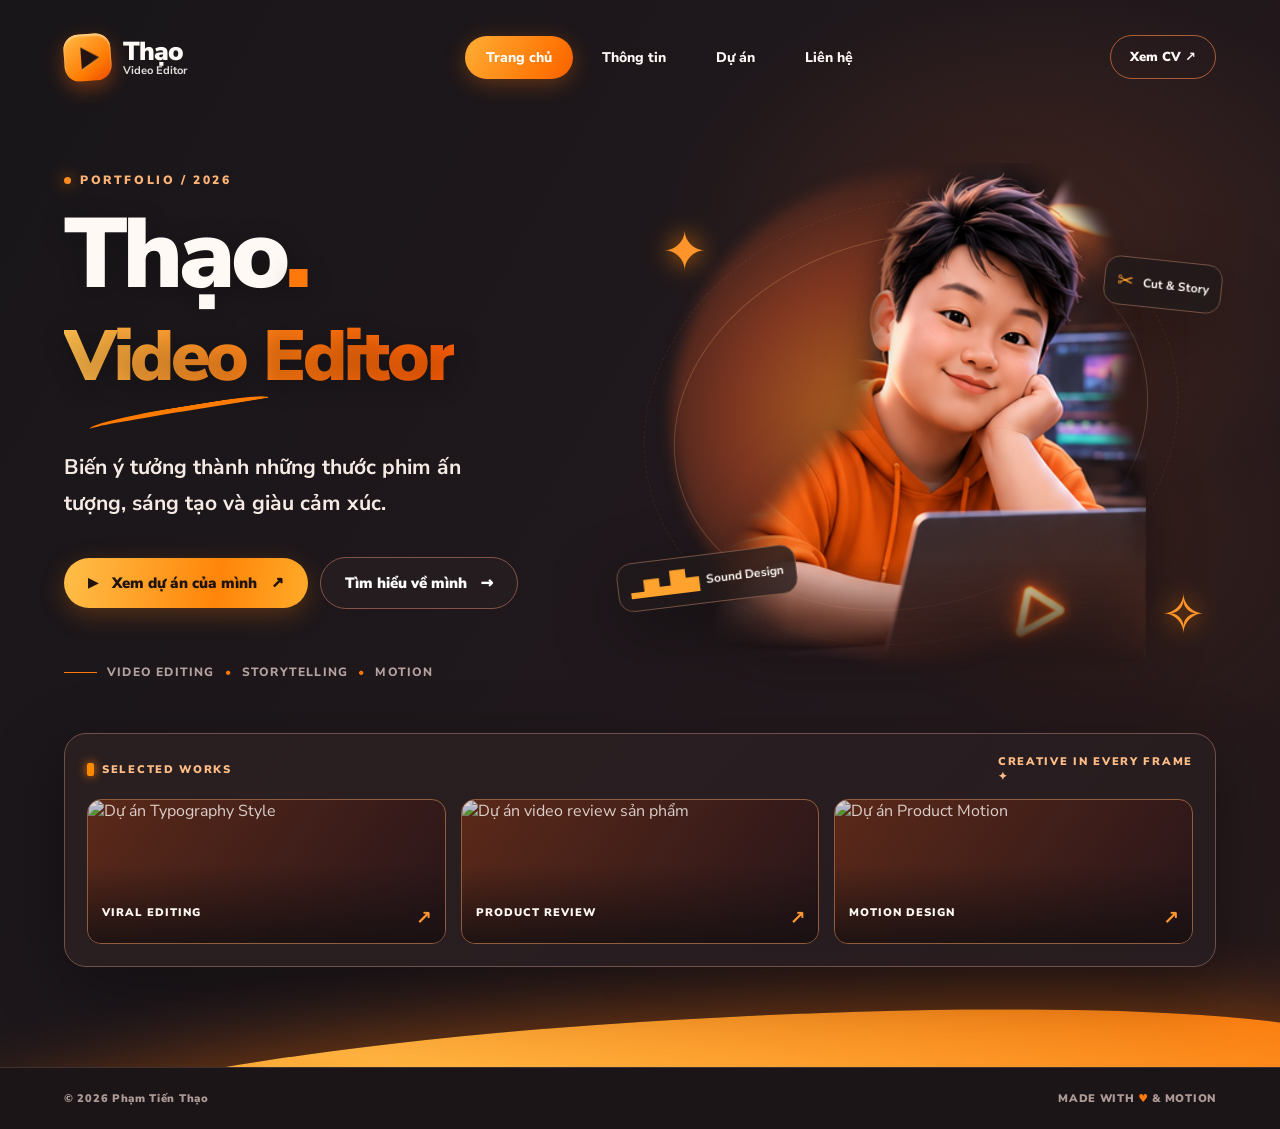
==== v2-preview/index.html @ 657a1311 "Add isolated orange Portfolio 2.0 preview based on reference design" ====
<!DOCTYPE html>
<html lang="vi">
<head>
  <meta charset="utf-8">
  <meta name="viewport" content="width=device-width, initial-scale=1">
  <meta name="theme-color" content="#151215">
  <meta name="description" content="Portfolio của Phạm Tiến Thạo — Video Editor, quay phim và thiết kế sáng tạo tại TP. Hồ Chí Minh.">
  <meta property="og:title" content="Thạo — Video Editor | Portfolio">
  <meta property="og:description" content="Biến ý tưởng thành những thước phim ấn tượng, sáng tạo và giàu cảm xúc.">
  <title>Thạo — Video Editor | Portfolio</title>
  <link rel="preconnect" href="https://fonts.googleapis.com">
  <link rel="preconnect" href="https://fonts.gstatic.com" crossorigin>
  <link href="https://fonts.googleapis.com/css2?family=Nunito+Sans:wght@400;500;600;700;800;900;1000&display=swap" rel="stylesheet">
  <link rel="stylesheet" href="css/style.css">
</head>
<body>
  <div class="ambient ambient-1" aria-hidden="true"></div>
  <div class="ambient ambient-2" aria-hidden="true"></div>
  <div class="site-wrap">
    <header class="site-header">
      <a class="brand" href="#home" data-route="home" aria-label="Thạo Video Editor — Trang chủ">
        <span class="brand-mark" aria-hidden="true"><span class="play-triangle"></span></span>
        <span class="brand-copy"><strong>Thạo</strong><small>Video Editor</small></span>
      </a>
      <button class="menu-toggle" id="menu-toggle" type="button" aria-label="Mở menu" aria-expanded="false" aria-controls="main-nav">
        <span></span><span></span><span></span>
      </button>
      <nav class="main-nav" id="main-nav" aria-label="Điều hướng chính">
        <a class="nav-link is-current" href="#home" data-route="home" aria-current="page">Trang chủ</a>
        <a class="nav-link" href="#about" data-route="about">Thông tin</a>
        <a class="nav-link" href="#projects" data-route="projects">Dự án</a>
        <a class="nav-link" href="#contact" data-route="contact">Liên hệ</a>
      </nav>
      <a class="header-cta" href="https://drive.google.com/file/d/1KGZvb2W6x3rt1vpJlMQLRY58Nk65aVXQ/view" target="_blank" rel="noopener noreferrer">Xem CV <span aria-hidden="true">↗</span></a>
    </header>

    <main id="main-content">
      <section class="page page-home is-active" data-page="home" aria-labelledby="home-heading">
        <div class="hero-layout">
          <div class="hero-copy">
            <p class="eyebrow"><span class="eyebrow-dot"></span> PORTFOLIO / 2026</p>
            <h1 id="home-heading">Thạo<span class="big-dot">.</span><br><em>Video Editor</em></h1>
            <div class="scribble-line" aria-hidden="true"></div>
            <p class="hero-description">Biến ý tưởng thành những thước phim ấn tượng, sáng tạo và giàu cảm xúc.</p>
            <div class="hero-actions">
              <a class="btn btn-primary" href="#projects" data-route="projects"><span class="btn-play" aria-hidden="true">▶</span> Xem dự án của mình <span aria-hidden="true">↗</span></a>
              <a class="btn btn-outline" href="#about" data-route="about">Tìm hiểu về mình <span aria-hidden="true">→</span></a>
            </div>
            <div class="hero-footnote"><span class="footline"></span> Video editing <span class="sep">•</span> Storytelling <span class="sep">•</span> Motion</div>
          </div>
          <div class="hero-visual" aria-label="Minh họa nhân vật 3D Thạo Video Editor">
            <div class="hero-glow"></div>
            <div class="hero-orbit orb-one"></div><div class="hero-orbit orb-two"></div>
            <div class="float-star star-one" aria-hidden="true">✦</div><div class="float-star star-two" aria-hidden="true">✧</div>
            <img class="character character-hero" src="assets/hero-character.png" alt="Nhân vật hoạt hình 3D trong áo hoodie cam ngồi chỉnh sửa video" width="378" height="444">
            <div class="badge-float badge-float-a" aria-hidden="true"><span>✂</span><strong>Cut & Story</strong></div>
            <div class="badge-float badge-float-b" aria-hidden="true"><span class="mini-sound">▂▆▃█▅</span><strong>Sound Design</strong></div>
          </div>
        </div>
        <div class="reel-band">
          <div class="reel-band-head"><span><span class="orange-square"></span> SELECTED WORKS</span><span>CREATIVE IN EVERY FRAME <span aria-hidden="true">✦</span></span></div>
          <div class="reel-grid">
            <a href="#projects" data-route="projects" class="reel-tile reel-one"><img loading="lazy" src="https://phamtienthao.site/images/Viral/typography.webp" alt="Dự án Typography Style"><span>VIRAL EDITING <b>↗</b></span></a>
            <a href="#projects" data-route="projects" class="reel-tile reel-two"><img loading="lazy" src="https://phamtienthao.site/images/Video%20Review/glampalm.webp" alt="Dự án video review sản phẩm"><span>PRODUCT REVIEW <b>↗</b></span></a>
            <a href="#projects" data-route="projects" class="reel-tile reel-three"><img loading="lazy" src="https://phamtienthao.site/images/Motion/1.webp" alt="Dự án Product Motion"><span>MOTION DESIGN <b>↗</b></span></a>
          </div>
        </div>
        <div class="bottom-wave" aria-hidden="true"></div>
      </section>

      <section class="page page-about" data-page="about" aria-labelledby="about-heading" hidden>
        <div class="section-intro about-intro">
          <div class="about-text">
            <p class="eyebrow"><span class="eyebrow-dot"></span> A LITTLE ABOUT ME</p>
            <h1 id="about-heading">Về <em>mình</em><span class="accent-rays" aria-hidden="true">〃</span></h1>
            <div class="scribble-line short"></div>
            <p>Mình là Thạo, một Video Editor yêu thích kể chuyện bằng hình ảnh. Mình luôn tìm kiếm những góc nhìn sáng tạo để tạo ra những video chỉn chu, cuốn hút và mang lại cảm xúc cho người xem.</p>
            <a class="text-link" href="https://drive.google.com/file/d/1KGZvb2W6x3rt1vpJlMQLRY58Nk65aVXQ/view" rel="noopener noreferrer" target="_blank">Xem CV đầy đủ <span aria-hidden="true">↗</span></a>
          </div>
          <div class="about-visual"><div class="about-disc"></div><img class="character character-about" src="assets/about-character.png" width="273" height="309" alt="Nhân vật hoạt hình 3D mặc áo cam và khoanh tay"></div>
        </div>
        <div class="content-panel">
          <h2 class="panel-title"><span class="section-dash"></span>Kỹ năng của mình</h2>
          <div class="skills-grid">
            <article class="skill-card"><span class="skill-icon">▣</span><h3>Dựng video<br>& biên tập</h3></article>
            <article class="skill-card"><span class="skill-icon">✦</span><h3>2D Motion<br>& hiệu ứng</h3></article>
            <article class="skill-card"><span class="skill-icon skill-gradient">◉</span><h3>Chỉnh màu<br>Color Grading</h3></article>
            <article class="skill-card"><span class="skill-icon">▥</span><h3>Âm thanh<br>& lồng tiếng</h3></article>
          </div>
          <div class="tools-panel"><h2 class="panel-title"><span class="section-dash"></span>Công cụ mình sử dụng</h2>
            <div class="tools-grid"><div class="adobe adobe-pr">Pr<small>Premiere Pro</small></div><div class="adobe adobe-ae">Ae<small>After Effects</small></div><div class="adobe adobe-ps">Ps<small>Photoshop</small></div><div class="adobe adobe-cc">Cc<small>CapCut PC</small></div></div>
          </div>
          <details class="experience-panel"><summary>Kinh nghiệm làm việc <span>+ Xem thêm</span></summary>
            <div class="experience-list">
              <p><strong>Thanh Huyền Academy</strong> <small>04/2025</small><br>Quay, dựng video trailer/highlight sự kiện và chụp ảnh sản phẩm.</p>
              <p><strong>Kênh TikTok Kim Hương</strong> <small>2021–2025</small><br>Đóng góp ý tưởng và thực hiện quay dựng video.</p>
              <p><strong>CER Group</strong> <small>2024–2025</small><br>Phát triển kênh vệ tinh và biên tập nội dung video.</p>
              <p><strong>The Wings Media</strong> <small>2018–2021</small><br>Cộng tác viên, dựng video âm nhạc và hỗ trợ quay phim.</p>
            </div>
          </details>
        </div>
        <div class="bottom-wave" aria-hidden="true"></div>
      </section>

      <section class="page page-projects" data-page="projects" aria-labelledby="projects-heading" hidden>
        <div class="projects-intro">
          <div><p class="eyebrow"><span class="eyebrow-dot"></span> MY CREATIVE WORK</p>
            <h1 id="projects-heading">Dự án <em>tiêu biểu</em><span class="accent-rays" aria-hidden="true">〃</span></h1>
            <p class="subheading">Một số sản phẩm mình đã thực hiện — nhấn vào để xem video.</p>
          </div>
          <div class="projects-stamp" aria-hidden="true">✳<br><small>WORK / 2026</small></div>
        </div>
        <div class="filter-chips" id="project-filters" role="group" aria-label="Lọc dự án">
          <button type="button" class="filter-chip active" data-filter="all" aria-pressed="true">Tất cả</button>
          <button type="button" class="filter-chip" data-filter="review" aria-pressed="false">Review</button>
          <button type="button" class="filter-chip" data-filter="viral" aria-pressed="false">Viral</button>
          <button type="button" class="filter-chip" data-filter="motion" aria-pressed="false">Motion</button>
          <button type="button" class="filter-chip" data-filter="design" aria-pressed="false">Thiết kế</button>
        </div>
        <div class="project-grid" id="project-grid" aria-live="polite"></div>
        <p class="projects-hint">Đây là bản xem thử với một số sản phẩm lấy từ website hiện tại. Khi tích hợp vào repository gốc, có thể chuyển đầy đủ thư viện dự án.</p>
        <div class="bottom-wave" aria-hidden="true"></div>
      </section>

      <section class="page page-contact" data-page="contact" aria-labelledby="contact-heading" hidden>
        <div class="contact-intro">
          <div class="contact-heading-wrap"><p class="eyebrow"><span class="eyebrow-dot"></span> LET'S CREATE TOGETHER</p><h1 id="contact-heading">Liên hệ<br><em>với mình</em><span class="accent-rays" aria-hidden="true">〃</span></h1>
            <p>Bạn có ý tưởng, dự án hoặc muốn hợp tác sản xuất video? Hãy liên hệ với mình nhé!</p>
          </div>
          <div class="contact-illustration"><div class="contact-disc"></div><img src="assets/contact-character.png" class="character character-contact" alt="Nhân vật hoạt hình 3D mặc áo cam, đeo tai nghe và giơ ngón cái" width="262" height="268"></div>
        </div>
        <div class="contact-grid">
          <a class="contact-card" href="mailto:phamtienthao88@gmail.com"><span class="contact-icon">✉</span><span><strong>Email</strong><small>phamtienthao88@gmail.com</small></span><span class="contact-arrow">↗</span></a>
          <a class="contact-card" href="tel:+84329660003"><span class="contact-icon">☎</span><span><strong>Điện thoại</strong><small>032 966 0003</small></span><span class="contact-arrow">↗</span></a>
          <div class="contact-card static"><span class="contact-icon">⌖</span><span><strong>Khu vực</strong><small>TP. Hồ Chí Minh</small></span></div>
        </div>
        <div class="contact-bottom"><div><h2>Kết nối với mình</h2><div class="social-links"><a href="https://www.facebook.com/bamboo1505" target="_blank" rel="noopener noreferrer" aria-label="Facebook">f</a><a href="mailto:phamtienthao88@gmail.com" aria-label="Gửi email">✉</a><a href="https://drive.google.com/file/d/1KGZvb2W6x3rt1vpJlMQLRY58Nk65aVXQ/view" target="_blank" rel="noopener noreferrer" aria-label="Xem CV">CV</a></div></div>
          <div class="mini-contact-form"><h3>Gửi lời nhắn nhanh</h3><form id="contact-form"><label for="contact-name">Tên của bạn</label><input id="contact-name" name="name" autocomplete="name" required placeholder="Tên của bạn"><label for="contact-message">Nội dung</label><textarea id="contact-message" name="message" required rows="3" placeholder="Mình đang có một dự án..." ></textarea><button class="btn btn-primary" type="submit">Soạn email <span aria-hidden="true">↗</span></button><small>Biểu mẫu mở ứng dụng email của bạn; chưa gửi tự động từ website.</small></form></div>
        </div>
        <div class="bottom-wave" aria-hidden="true"></div>
      </section>
    </main>
    <footer class="site-footer"><span>© 2026 Phạm Tiến Thạo</span><span>MADE WITH <b>♥</b> &amp; MOTION</span></footer>
  </div>
  <dialog id="video-dialog" class="video-dialog" aria-label="Xem video dự án"><button type="button" class="close-dialog" id="video-close" aria-label="Đóng video">×</button><div id="video-stage" class="video-stage"></div><p id="video-caption"></p></dialog>
  <script src="js/app.js" defer></script>
</body>
</html>
---- v2-preview/css/style.css ----
:root{--bg:#151215;--panel:#231c1e;--line:#624944;--white:#fff9f5;--muted:#d6c7c1;--orange:#ff780c;--orange2:#ffac3c;--shadow:0 22px 68px rgba(0,0,0,.34)}
*{box-sizing:border-box}html{scroll-behavior:smooth}body{margin:0;min-height:100vh;background:#0f0d0f;color:var(--white);font-family:'Nunito Sans',system-ui,-apple-system,BlinkMacSystemFont,'Segoe UI',sans-serif;overflow-x:hidden}body::before{content:'';position:fixed;inset:0;z-index:-3;background:radial-gradient(ellipse at 86% 32%,#5b3023 0%,transparent 43%),radial-gradient(ellipse at 12% 97%,#522515 0%,transparent 30%),#161317}.ambient{position:fixed;pointer-events:none;filter:blur(90px);border-radius:50%;z-index:-1;opacity:.4}.ambient-1{right:-130px;top:300px;width:280px;height:280px;background:#da5b14}.ambient-2{left:-180px;bottom:0;width:290px;height:250px;background:#f47b15}a{color:inherit;text-decoration:none}button,input,textarea{font:inherit}button{cursor:pointer}button:focus-visible,a:focus-visible,input:focus-visible,textarea:focus-visible,summary:focus-visible{outline:3px solid var(--orange2);outline-offset:4px}img{max-width:100%;display:block}.site-wrap{position:relative;max-width:1440px;min-height:100vh;margin:auto;isolation:isolate;background:linear-gradient(120deg,#191619 5%,#21181c 61%,#26191a 100%);box-shadow:0 20px 120px rgba(0,0,0,.2);overflow:hidden}.site-wrap::before{content:'';position:absolute;inset:-3% -10% auto auto;width:760px;height:550px;pointer-events:none;background:radial-gradient(ellipse,#773a22 0,transparent 68%);opacity:.36;z-index:-1}.site-header{position:relative;z-index:20;display:flex;align-items:center;justify-content:space-between;gap:30px;padding:27px clamp(30px,5vw,76px) 17px;min-height:104px}.brand{display:inline-flex;align-items:center;gap:12px;min-width:164px}.brand-mark{width:47px;height:47px;display:grid;place-items:center;border-radius:15px;background:linear-gradient(143deg,#ffbb48,#ff7b03 66%,#eb4a00);box-shadow:inset 0 2px 2px #ffd38b,0 7px 19px #e65c1270;transform:rotate(-4deg)}.play-triangle{width:0;height:0;border-left:18px solid #241313;border-top:11px solid transparent;border-bottom:11px solid transparent;margin-left:4px;filter:drop-shadow(0 1px 0 #e3a348)}.brand-copy{display:flex;flex-direction:column;line-height:1.05}.brand-copy strong{font-size:26px;letter-spacing:-.9px;font-weight:1000}.brand-copy small{font-size:11px;font-weight:700;opacity:.88}.main-nav{display:flex;align-items:center;justify-content:center;gap:8px}.nav-link{padding:12px 21px;border-radius:999px;font-weight:800;font-size:14px;transition:background .22s,color .22s,transform .22s}.nav-link:hover{background:#4d332d;transform:translateY(-2px)}.nav-link.is-current{background:linear-gradient(120deg,#ffae35,#ff7505 75%,#f66000);box-shadow:0 5px 21px #f36d0e55;color:#fff}.header-cta{font-size:13px;font-weight:900;padding:12px 19px;border:1px solid #ad5e39;border-radius:999px;white-space:nowrap;transition:.2s}.header-cta:hover{background:#482518}.menu-toggle{display:none}.page{position:relative;min-height:720px;padding:26px clamp(28px,5vw,76px) 100px;animation:risein .5s both}.page[hidden]{display:none!important}.page.is-active{display:block}@keyframes risein{from{opacity:0;transform:translateY(12px)}to{opacity:1;transform:translateY(0)}}.page::before{content:'';position:absolute;right:-150px;top:110px;width:610px;height:620px;background:radial-gradient(circle,#a949211e,transparent 62%);pointer-events:none}.eyebrow{display:flex;align-items:center;gap:9px;font-size:12px;letter-spacing:2.6px;font-weight:900;color:#feb275}.eyebrow-dot{width:7px;height:7px;display:inline-block;border-radius:50%;background:#ff8c1f;box-shadow:0 0 15px #ff7a08}.hero-layout{position:relative;display:grid;grid-template-columns:48% 52%;min-height:560px;align-items:center}.hero-copy{z-index:3;padding:30px 0 56px}.hero-copy h1,.section-intro h1,.projects-intro h1,.contact-intro h1{font-size:clamp(63px,7.7vw,118px);font-weight:1000;line-height:.94;letter-spacing:-4px;margin:21px 0 12px;max-width:720px;text-shadow:0 5px 25px #0004}.hero-copy h1 em,.section-intro h1 em,.projects-intro h1 em,.contact-intro h1 em{font-style:normal;color:var(--orange);background:linear-gradient(100deg,#ffc050 0%,#ff7910 55%,#ff5c04 100%);-webkit-background-clip:text;background-clip:text;-webkit-text-fill-color:transparent}.hero-copy h1 em{font-size:.72em;letter-spacing:-3.4px}.big-dot{color:var(--orange)}.scribble-line{width:182px;height:13px;margin:13px 0 30px 24px;border-top:5px solid #ff7c00;border-radius:60% 35% 0 0;transform:rotate(-9deg)}.scribble-line.short{margin:14px 0 22px 70px;width:132px}.hero-description{font-size:clamp(17px,1.65vw,22px);line-height:1.7;font-weight:700;max-width:410px;color:#f6eae4;margin:16px 0 35px}.hero-actions{display:flex;align-items:center;gap:12px;flex-wrap:wrap}.btn{display:inline-flex;justify-content:center;align-items:center;gap:14px;border:0;border-radius:999px;padding:15px 24px;font-weight:1000;font-size:15px;transition:transform .23s,box-shadow .23s,background .23s}.btn:hover{transform:translateY(-3px)}.btn-primary{color:#20130d;background:linear-gradient(100deg,#ffbf49,#ff8509 63%,#ffab2a);box-shadow:0 7px 25px #ff790741}.btn-primary:hover{box-shadow:0 10px 33px #ff790780}.btn-outline{border:1px solid #845448;background:#241c1e;color:#fff}.btn-play{font-size:13px}.hero-footnote{display:flex;align-items:center;gap:10px;color:#b6a3a1;font-size:12px;font-weight:800;text-transform:uppercase;letter-spacing:1.2px;margin-top:55px}.footline{width:33px;height:1px;background:var(--orange)}.sep{color:var(--orange)}.hero-visual{height:550px;position:relative;align-self:center;display:grid;place-items:center}.hero-glow{position:absolute;z-index:0;width:490px;height:490px;border-radius:50%;background:radial-gradient(circle at 40% 50%,#ff8b24a8,#b54824a1 35%,#ff7d0900 71%);filter:blur(7px);left:50%;top:47%;transform:translate(-50%,-50%)}.hero-orbit{position:absolute;border-radius:50%;border:1px solid #fdaf6e40;transform:rotate(-14deg);left:50%;top:48%}.orb-one{width:480px;height:370px;margin-left:-245px;margin-top:-185px}.orb-two{width:540px;height:440px;margin-left:-275px;margin-top:-220px;border-style:dashed;opacity:.35}.character{object-fit:contain;filter:drop-shadow(0 22px 27px #130a0b98)}.character-hero{position:relative;z-index:2;width:min(100%,500px);height:auto;max-height:540px;object-fit:contain;animation:bob 6s ease-in-out infinite}@keyframes bob{0%,100%{transform:translateY(0)}50%{transform:translateY(-10px)}}.float-star{position:absolute;color:#ff952a;font-size:54px;z-index:3;text-shadow:0 0 26px #ff8002}.star-one{top:57px;left:45px}.star-two{bottom:56px;right:10px}.badge-float{display:flex;align-items:center;gap:9px;position:absolute;z-index:4;background:#21191bcf;border:1px solid #745144;border-radius:15px;box-shadow:var(--shadow);padding:10px 12px;font-size:12px;font-weight:900;backdrop-filter:blur(12px)}.badge-float span{color:#ffa32e;font-size:20px}.badge-float-a{top:102px;right:-6px;transform:rotate(6deg)}.badge-float-b{bottom:105px;left:0;transform:rotate(-7deg)}.mini-sound{letter-spacing:-2px}.reel-band{position:relative;z-index:4;margin-top:-3px;padding:20px 22px 22px;border:1px solid #70504b;border-radius:22px;background:linear-gradient(135deg,#2c2021e8,#271d20df);box-shadow:var(--shadow)}.reel-band-head{display:flex;align-items:center;justify-content:space-between;gap:16px;font-size:11px;letter-spacing:1.7px;font-weight:1000;color:#ffbe87;margin-bottom:15px}.reel-band-head span:first-child{display:flex;align-items:center;gap:8px}.orange-square{width:7px;height:13px;border-radius:2px;background:#ff8a00;box-shadow:0 0 10px #fc7d02}.reel-grid{display:grid;grid-template-columns:repeat(3,minmax(0,1fr));gap:15px}.reel-tile{position:relative;height:145px;overflow:hidden;border-radius:14px;border:1px solid #925c3d;background:linear-gradient(125deg,#5b2919,#28151a)}.reel-tile img{width:100%;height:100%;object-fit:cover;transition:transform .3s;opacity:.8}.reel-tile:hover img{transform:scale(1.06);opacity:1}.reel-tile::after{content:'';position:absolute;inset:0;background:linear-gradient(transparent 45%,#171011dc)}.reel-tile>span{position:absolute;bottom:12px;left:14px;right:12px;z-index:2;font-size:11px;font-weight:1000;letter-spacing:1px;display:flex;justify-content:space-between}.reel-tile b{font-size:19px;color:#ff9833}.bottom-wave{height:155px;position:absolute;bottom:-110px;left:-8%;right:-8%;background:linear-gradient(15deg,#f26c05,#ffb23f 48%,#fa6e02);border-radius:54% 60% 0 0 / 78% 65% 0 0;transform:rotate(-4deg);z-index:0;pointer-events:none;box-shadow:0 -16px 70px #fd6e005c}.page-about .bottom-wave,.page-projects .bottom-wave,.page-contact .bottom-wave{bottom:-117px}.section-intro,.projects-intro,.contact-intro{position:relative;z-index:2}.section-intro h1,.projects-intro h1,.contact-intro h1{font-size:clamp(56px,6.5vw,87px)}.about-intro{display:grid;grid-template-columns:53% 47%;align-items:center;min-height:310px}.about-text{padding:15px 8px 15px 0}.about-text p:not(.eyebrow),.contact-heading-wrap>p:not(.eyebrow){max-width:510px;color:#f0e8e5;font-size:17px;line-height:1.75;font-weight:650}.text-link{display:inline-flex;gap:10px;margin-top:8px;color:#ff9a24;font-weight:1000;border-bottom:1px solid #d75c12;padding-bottom:4px}.accent-rays{display:inline-block;color:#fe8705;font-size:.68em;transform:rotate(-25deg) translate(6px,-22px)}.about-visual,.contact-illustration{position:relative;height:315px;display:grid;place-items:center}.about-disc,.contact-disc{position:absolute;width:330px;height:290px;border-radius:50%;background:linear-gradient(115deg,#fa6d0a,#ff9f17);right:14%;bottom:-5px;box-shadow:0 0 70px #ff63003d}.character-about{height:332px;width:auto;position:relative;z-index:2;transform:translateY(9px) scale(1.14);transform-origin:bottom}.content-panel{position:relative;z-index:3}.panel-title{display:flex;gap:14px;align-items:center;font-size:26px;letter-spacing:-.5px;line-height:1.2;margin:18px 0 20px;font-weight:1000}.section-dash{width:5px;height:26px;border-radius:8px;background:var(--orange);box-shadow:0 0 15px #f86f17}.skills-grid{display:grid;grid-template-columns:repeat(4,minmax(0,1fr));gap:15px}.skill-card{min-height:155px;border:1px solid #715554;border-radius:21px;background:linear-gradient(130deg,#393030b5,#241d20de);padding:19px 13px;text-align:center;transition:transform .25s,background .25s}.skill-card:hover{transform:translateY(-5px);background:#4b3025}.skill-icon{display:block;color:#ff941e;font-weight:900;font-size:37px;line-height:1.15}.skill-gradient{background:linear-gradient(120deg,#e548f7,#46bff7,#ffc344);background-clip:text;-webkit-text-fill-color:transparent}.skill-card h3{font-size:15px;line-height:1.4;margin:14px 0 0}.tools-panel{margin-top:26px;padding:15px 20px 25px;border:1px solid #80503b;border-radius:22px;background:linear-gradient(115deg,#2b2023d9,#231b1dd9)}.tools-panel h2{margin-top:6px}.tools-grid{display:flex;justify-content:space-evenly;flex-wrap:wrap;gap:20px}.adobe{position:relative;width:70px;height:67px;display:grid;place-items:center;border-radius:13px;font-size:30px;font-weight:1000;transition:transform .2s}.adobe:hover{transform:translateY(-6px)}.adobe small{position:absolute;top:calc(100% + 5px);left:50%;transform:translateX(-50%);font-size:9px;font-weight:700;color:#e6d1cc;white-space:nowrap}.adobe-pr{background:#210524;border:2px solid #c94edd;color:#f18bfe}.adobe-ae{background:#130c3d;border:2px solid #7b68fd;color:#baabff}.adobe-ps{background:#031d34;border:2px solid #0db6ff;color:#69d6ff}.adobe-cc{background:#272020;border:2px solid #efedeb;color:#ffffff}.experience-panel{margin-top:30px;border:1px solid #61423a;border-radius:15px;background:#1e191b}.experience-panel summary{padding:16px 20px;cursor:pointer;font-weight:900;list-style:none;display:flex;justify-content:space-between;gap:8px}.experience-panel summary::-webkit-details-marker{display:none}.experience-panel summary span{color:#ff9c27;font-size:12px}.experience-list{display:grid;grid-template-columns:repeat(2,1fr);gap:14px 28px;padding:0 20px 20px}.experience-list p{margin:0;color:#cabbb7;font-size:13px;line-height:1.55}.experience-list strong{color:#fff;font-size:15px}.experience-list small{color:#ffab5b;float:right}.projects-intro{display:flex;justify-content:space-between;align-items:center}.projects-intro h1{margin-bottom:20px}.subheading{font-size:17px;color:#e9dbd7;margin-top:0}.projects-stamp{text-align:center;color:#ff8a10;font-size:65px;transform:rotate(12deg)}.projects-stamp small{display:block;font-size:10px;letter-spacing:2px}.filter-chips{position:relative;z-index:2;display:flex;gap:9px;flex-wrap:wrap;margin:20px 0 24px}.filter-chip{border:1px solid #725a55;color:#fff;background:#241e21;border-radius:999px;padding:12px 24px;font-size:14px;font-weight:850;transition:.22s}.filter-chip:hover{border-color:#ff9f3e;transform:translateY(-1px)}.filter-chip.active{background:linear-gradient(105deg,#ffb23a,#ff7909 70%);border-color:#ff9323;box-shadow:0 6px 16px #fe780041;color:#24130e}.project-grid{position:relative;z-index:2;display:grid;grid-template-columns:repeat(3,minmax(0,1fr));gap:22px 20px}.project-card{min-width:0}.project-thumb{position:relative;display:block;width:100%;aspect-ratio:16/10;background:radial-gradient(ellipse at 55% 52%,#af4f1e,#241419);border-radius:15px;border:1px solid #9b663f;overflow:hidden;box-shadow:0 8px 22px #09060780;cursor:pointer}.project-thumb img{width:100%;height:100%;object-fit:cover;transition:transform .35s;display:block}.project-thumb:hover img{transform:scale(1.075)}.project-thumb::after{content:'';position:absolute;inset:0;background:linear-gradient(180deg,transparent 40%,#130c1280)}.play-overlay{position:absolute;z-index:3;inset:50% auto auto 50%;transform:translate(-50%,-50%);height:52px;width:52px;border-radius:50%;display:grid;place-items:center;background:#211920b0;border:1px solid #ffffff65;backdrop-filter:blur(5px);color:white;font-size:19px;transition:.2s;padding-left:3px}.project-thumb:hover .play-overlay{background:var(--orange);transform:translate(-50%,-50%) scale(1.13)}.project-kind{color:#ffffff;position:absolute;left:12px;top:12px;z-index:3;font-size:10px;letter-spacing:1.2px;font-weight:1000;background:#160f13c9;padding:6px 9px;border-radius:6px}.project-meta{display:flex;align-items:center;justify-content:space-between;gap:8px;margin:11px 3px 0}.project-meta strong{font-size:15px;font-weight:1000}.project-meta span{font-size:12px;color:#ff9d23;white-space:nowrap}.projects-hint{font-size:12px;color:#d4bfb9;margin:35px 0;position:relative;z-index:2}.contact-intro{display:grid;grid-template-columns:59% 41%;align-items:center;min-height:295px}.contact-heading-wrap{z-index:2}.contact-heading-wrap h1{line-height:.95;margin-top:15px}.contact-heading-wrap>p:not(.eyebrow){max-width:390px}.contact-illustration{height:320px;align-self:end}.contact-disc{width:305px;height:260px;right:7%;bottom:0}.character-contact{position:relative;height:320px;width:auto;z-index:2;transform:translateY(4px) scale(1.14);transform-origin:bottom}.contact-grid{display:grid;grid-template-columns:repeat(3,minmax(0,1fr));gap:14px;position:relative;z-index:2;margin:26px 0 42px}.contact-card{display:flex;align-items:center;gap:13px;min-width:0;padding:17px 15px;border:1px solid #806057;background:linear-gradient(115deg,#3c2c2bd9,#2e2426dc);border-radius:17px;transition:.2s}.contact-card:not(.static):hover{transform:translateY(-4px);border-color:#ff992d}.contact-icon{width:47px;height:47px;border-radius:12px;flex-shrink:0;background:linear-gradient(140deg,#ffb334,#ff7605);color:#fff;box-shadow:0 0 18px #ff8a0c81;display:grid;place-items:center;font-size:28px}.contact-card span:nth-child(2){display:flex;flex-direction:column;min-width:0;gap:4px}.contact-card strong{font-size:13px;font-weight:1000}.contact-card small{font-size:12px;color:#fff;overflow-wrap:anywhere}.contact-arrow{margin-left:auto;color:#ffaf51}.contact-bottom{position:relative;z-index:2;display:grid;grid-template-columns:1fr 1fr;gap:30px;align-items:start}.contact-bottom h2{font-size:27px}.social-links{display:flex;gap:14px}.social-links a{display:grid;place-items:center;border:1px solid #775953;border-radius:14px;background:#2c2426;width:56px;height:56px;font-size:28px;font-weight:900;transition:.2s}.social-links a:hover{background:#f77e13;transform:translateY(-4px)}.mini-contact-form{border:1px solid #71544e;border-radius:18px;padding:18px 21px;background:#231c1ed6}.mini-contact-form h3{font-size:18px;margin:0 0 12px}.mini-contact-form form{display:grid;gap:8px}.mini-contact-form label{font-size:12px;font-weight:900}.mini-contact-form input,.mini-contact-form textarea{width:100%;min-width:0;resize:vertical;border:1px solid #67514b;background:#151215;color:white;padding:9px 12px;border-radius:9px;font-size:14px}.mini-contact-form button{justify-self:start;margin-top:8px;padding:10px 18px}.mini-contact-form small{font-size:11px;color:#cdb7ae;line-height:1.4}.site-footer{position:relative;z-index:4;padding:23px clamp(28px,5vw,76px);display:flex;align-items:center;justify-content:space-between;gap:20px;color:#ae9b98;background:#1c1517;border-top:1px solid #403131;font-size:11px;font-weight:900;letter-spacing:.7px}.site-footer b{color:var(--orange)}.video-dialog{position:fixed;width:min(90vw,910px);max-height:88vh;border-radius:20px;border:1px solid #91614d;background:#1b1518;color:#fff;padding:45px 20px 18px;box-shadow:0 40px 120px #000d}.video-dialog::backdrop{background:#050304df;backdrop-filter:blur(6px)}.close-dialog{position:absolute;right:13px;top:7px;border:0;background:none;color:#fff;font-size:34px;font-weight:700}.video-stage{aspect-ratio:16/9;background:#0b090a;border-radius:10px;overflow:hidden}.video-stage iframe,.video-stage img{display:block;width:100%;height:100%;border:0;object-fit:contain}.video-dialog p{font-weight:900;margin:12px 0 0}.hide{display:none!important}
@media(max-width:1150px){.hero-copy h1{font-size:78px}.hero-copy h1 em{font-size:.75em}.hero-visual{height:490px}.hero-glow{width:390px;height:390px}.hero-footnote{margin-top:30px}.main-nav{gap:0}.nav-link{padding:10px 14px}.header-cta{display:none}.contact-grid{grid-template-columns:1fr}.contact-card{padding:13px 16px}.contact-bottom{grid-template-columns:1fr 1fr}}
@media(max-width:750px){.site-header{padding:20px 24px;min-height:81px}.brand-mark{width:39px;height:39px;border-radius:12px}.play-triangle{border-left-width:15px;border-top-width:9px;border-bottom-width:9px}.brand-copy strong{font-size:22px}.brand-copy small{font-size:9px}.menu-toggle{display:flex;flex-direction:column;justify-content:center;gap:5px;width:43px;height:40px;border-radius:11px;border:1px solid #624639;background:#2a2023;padding:10px}.menu-toggle span{height:2px;background:#ff9933;border-radius:2px}.main-nav{position:absolute;top:73px;left:22px;right:22px;display:none;flex-direction:column;gap:5px;padding:12px;border:1px solid #745047;background:#271f22f8;border-radius:17px;box-shadow:0 14px 25px #06030498;backdrop-filter:blur(15px)}.main-nav.is-open{display:flex}.nav-link{width:100%;text-align:center;padding:12px 15px}.page{padding:20px 25px 90px;min-height:700px}.hero-layout{grid-template-columns:1fr;min-height:0}.hero-copy{padding:22px 0 0}.hero-copy h1{font-size:clamp(65px,12vw,87px);letter-spacing:-3px;margin:16px 0 5px}.hero-copy h1 em{font-size:.78em;letter-spacing:-2px}.hero-description{font-size:16px;line-height:1.65;max-width:250px;position:relative;z-index:5;margin-bottom:15px}.hero-actions{margin-top:40px;position:relative;z-index:6}.btn{font-size:13px;padding:12px 17px}.btn-outline{display:none}.hero-footnote{display:none}.hero-visual{height:315px;position:absolute;width:70%;right:-10px;top:115px;z-index:2;pointer-events:none}.hero-glow{width:320px;height:330px}.character-hero{width:295px}.hero-orbit{display:none}.badge-float{display:none}.star-one{left:-12px;top:34px;font-size:35px}.star-two{display:none}.reel-band{margin-top:50px;padding:15px;border-radius:16px}.reel-band-head span:last-child{display:none}.reel-grid{gap:8px}.reel-tile{height:100px;border-radius:9px}.reel-tile>span{font-size:8px;left:7px;bottom:7px}.reel-tile b{display:none}.bottom-wave{bottom:-125px;height:180px}.about-intro{grid-template-columns:1fr;min-height:440px;align-items:start}.about-text{padding:18px 0 0}.section-intro h1,.projects-intro h1,.contact-intro h1{font-size:clamp(51px,9.4vw,72px)}.about-text p:not(.eyebrow){font-size:14px;max-width:210px;position:relative;z-index:3}.about-visual{position:absolute;right:-20px;top:130px;width:45%;height:280px;z-index:1;opacity:.88;pointer-events:none}.about-disc{width:220px;height:220px;right:-15px;bottom:3px}.character-about{height:245px;max-width:none;transform:translateY(18px)}.content-panel{margin-top:6px}.panel-title{font-size:21px}.skills-grid{grid-template-columns:repeat(2,minmax(0,1fr));gap:10px}.skill-card{min-height:123px;border-radius:16px;padding:14px 8px}.skill-icon{font-size:31px}.skill-card h3{font-size:13px}.tools-panel{padding:15px 10px 29px}.tools-grid{justify-content:space-evenly;gap:15px}.adobe{width:53px;height:53px;font-size:24px}.adobe small{font-size:8px}.experience-list{grid-template-columns:1fr}.projects-intro{margin-top:13px}.projects-stamp{display:none}.projects-intro .subheading{font-size:14px}.filter-chips{gap:8px;margin-bottom:20px}.filter-chip{padding:9px 15px;font-size:12px}.project-grid{grid-template-columns:repeat(2,minmax(0,1fr));gap:16px 10px}.project-thumb{border-radius:11px;aspect-ratio:4/3}.play-overlay{height:40px;width:40px;font-size:15px}.project-kind{font-size:8px;left:7px;top:7px}.project-meta strong{font-size:12px}.project-meta span{display:none}.contact-intro{grid-template-columns:1fr;min-height:340px}.contact-heading-wrap{align-self:start;padding-top:10px}.contact-heading-wrap>p:not(.eyebrow){font-size:15px;max-width:230px}.contact-illustration{position:absolute;right:-13px;top:35px;width:48%;height:275px;opacity:.93;pointer-events:none}.contact-disc{width:190px;height:195px;right:-10px;bottom:0}.character-contact{height:267px;max-width:none;transform:translateY(14px)}.contact-grid{margin:0 0 36px;gap:9px}.contact-card{padding:11px 12px}.contact-icon{width:43px;height:43px;font-size:23px}.contact-bottom{grid-template-columns:1fr;gap:25px}.contact-bottom h2{font-size:21px}.social-links a{height:48px;width:48px;font-size:24px}.site-footer{padding:20px 24px;font-size:9px}}
@media(max-width:380px){.page{padding-left:19px;padding-right:19px}.hero-copy h1{font-size:64px}.hero-visual{right:-25px;top:120px}.hero-description{max-width:205px;font-size:14px}.reel-tile{height:78px}.reel-band{margin-top:70px}.about-text p:not(.eyebrow){max-width:255px}.contact-heading-wrap>p:not(.eyebrow){max-width:205px}.character-contact{height:235px}}
@media(prefers-reduced-motion:reduce){*,*::before,*::after{scroll-behavior:auto!important;animation:none!important;transition:none!important}}
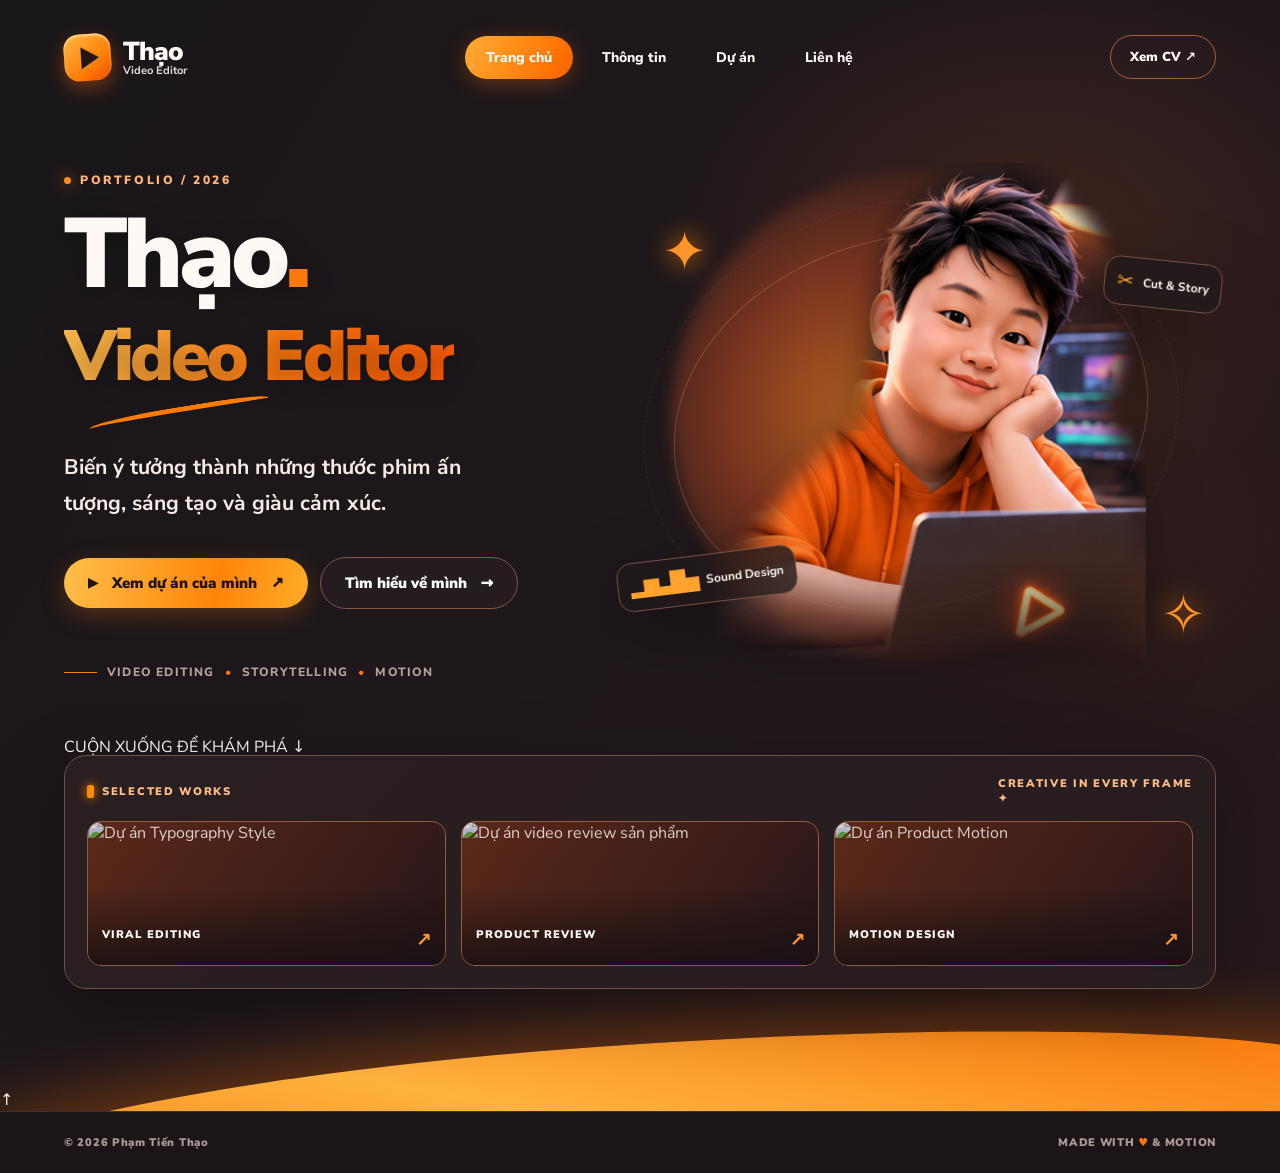
==== commit 85d09e77: "Convert Portfolio 2.0 demo to single scrolling page (index.html)" ====
--- a/v2-preview/index.html
+++ b/v2-preview/index.html
@@ -7,7 +7,7 @@
   <meta name="description" content="Portfolio của Phạm Tiến Thạo — Video Editor, quay phim và thiết kế sáng tạo tại TP. Hồ Chí Minh.">
   <meta property="og:title" content="Thạo — Video Editor | Portfolio">
   <meta property="og:description" content="Biến ý tưởng thành những thước phim ấn tượng, sáng tạo và giàu cảm xúc.">
-  <title>Thạo — Video Editor | Portfolio</title>
+  <title>Thạo — Video Editor | One-page Portfolio</title>
   <link rel="preconnect" href="https://fonts.googleapis.com">
   <link rel="preconnect" href="https://fonts.gstatic.com" crossorigin>
   <link href="https://fonts.googleapis.com/css2?family=Nunito+Sans:wght@400;500;600;700;800;900;1000&display=swap" rel="stylesheet">
@@ -35,7 +35,7 @@
     </header>
 
     <main id="main-content">
-      <section class="page page-home is-active" data-page="home" aria-labelledby="home-heading">
+      <section class="page page-home is-active" id="home" data-page="home" aria-labelledby="home-heading">
         <div class="hero-layout">
           <div class="hero-copy">
             <p class="eyebrow"><span class="eyebrow-dot"></span> PORTFOLIO / 2026</p>
@@ -57,6 +57,7 @@
             <div class="badge-float badge-float-b" aria-hidden="true"><span class="mini-sound">▂▆▃█▅</span><strong>Sound Design</strong></div>
           </div>
         </div>
+        <a class="scroll-cue" href="#about" aria-label="Cuộn xuống phần Thông tin"><span class="scroll-mouse" aria-hidden="true"></span> CUỘN XUỐNG ĐỂ KHÁM PHÁ <span aria-hidden="true">↓</span></a>
         <div class="reel-band">
           <div class="reel-band-head"><span><span class="orange-square"></span> SELECTED WORKS</span><span>CREATIVE IN EVERY FRAME <span aria-hidden="true">✦</span></span></div>
           <div class="reel-grid">
@@ -68,11 +69,11 @@
         <div class="bottom-wave" aria-hidden="true"></div>
       </section>
 
-      <section class="page page-about" data-page="about" aria-labelledby="about-heading" hidden>
+      <section class="page page-about" id="about" data-page="about" aria-labelledby="about-heading">
         <div class="section-intro about-intro">
           <div class="about-text">
             <p class="eyebrow"><span class="eyebrow-dot"></span> A LITTLE ABOUT ME</p>
-            <h1 id="about-heading">Về <em>mình</em><span class="accent-rays" aria-hidden="true">〃</span></h1>
+            <h2 id="about-heading">Về <em>mình</em><span class="accent-rays" aria-hidden="true">〃</span></h2>
             <div class="scribble-line short"></div>
             <p>Mình là Thạo, một Video Editor yêu thích kể chuyện bằng hình ảnh. Mình luôn tìm kiếm những góc nhìn sáng tạo để tạo ra những video chỉn chu, cuốn hút và mang lại cảm xúc cho người xem.</p>
             <a class="text-link" href="https://drive.google.com/file/d/1KGZvb2W6x3rt1vpJlMQLRY58Nk65aVXQ/view" rel="noopener noreferrer" target="_blank">Xem CV đầy đủ <span aria-hidden="true">↗</span></a>
@@ -102,10 +103,10 @@
         <div class="bottom-wave" aria-hidden="true"></div>
       </section>
 
-      <section class="page page-projects" data-page="projects" aria-labelledby="projects-heading" hidden>
+      <section class="page page-projects" id="projects" data-page="projects" aria-labelledby="projects-heading">
         <div class="projects-intro">
           <div><p class="eyebrow"><span class="eyebrow-dot"></span> MY CREATIVE WORK</p>
-            <h1 id="projects-heading">Dự án <em>tiêu biểu</em><span class="accent-rays" aria-hidden="true">〃</span></h1>
+            <h2 id="projects-heading">Dự án <em>tiêu biểu</em><span class="accent-rays" aria-hidden="true">〃</span></h2>
             <p class="subheading">Một số sản phẩm mình đã thực hiện — nhấn vào để xem video.</p>
           </div>
           <div class="projects-stamp" aria-hidden="true">✳<br><small>WORK / 2026</small></div>
@@ -122,9 +123,9 @@
         <div class="bottom-wave" aria-hidden="true"></div>
       </section>
 
-      <section class="page page-contact" data-page="contact" aria-labelledby="contact-heading" hidden>
+      <section class="page page-contact" id="contact" data-page="contact" aria-labelledby="contact-heading">
         <div class="contact-intro">
-          <div class="contact-heading-wrap"><p class="eyebrow"><span class="eyebrow-dot"></span> LET'S CREATE TOGETHER</p><h1 id="contact-heading">Liên hệ<br><em>với mình</em><span class="accent-rays" aria-hidden="true">〃</span></h1>
+          <div class="contact-heading-wrap"><p class="eyebrow"><span class="eyebrow-dot"></span> LET'S CREATE TOGETHER</p><h2 id="contact-heading">Liên hệ<br><em>với mình</em><span class="accent-rays" aria-hidden="true">〃</span></h2>
             <p>Bạn có ý tưởng, dự án hoặc muốn hợp tác sản xuất video? Hãy liên hệ với mình nhé!</p>
           </div>
           <div class="contact-illustration"><div class="contact-disc"></div><img src="assets/contact-character.png" class="character character-contact" alt="Nhân vật hoạt hình 3D mặc áo cam, đeo tai nghe và giơ ngón cái" width="262" height="268"></div>
@@ -140,6 +141,7 @@
         <div class="bottom-wave" aria-hidden="true"></div>
       </section>
     </main>
+    <a class="back-to-top" href="#home" aria-label="Quay lên đầu trang" title="Lên đầu trang">↑</a>
     <footer class="site-footer"><span>© 2026 Phạm Tiến Thạo</span><span>MADE WITH <b>♥</b> &amp; MOTION</span></footer>
   </div>
   <dialog id="video-dialog" class="video-dialog" aria-label="Xem video dự án"><button type="button" class="close-dialog" id="video-close" aria-label="Đóng video">×</button><div id="video-stage" class="video-stage"></div><p id="video-caption"></p></dialog>
